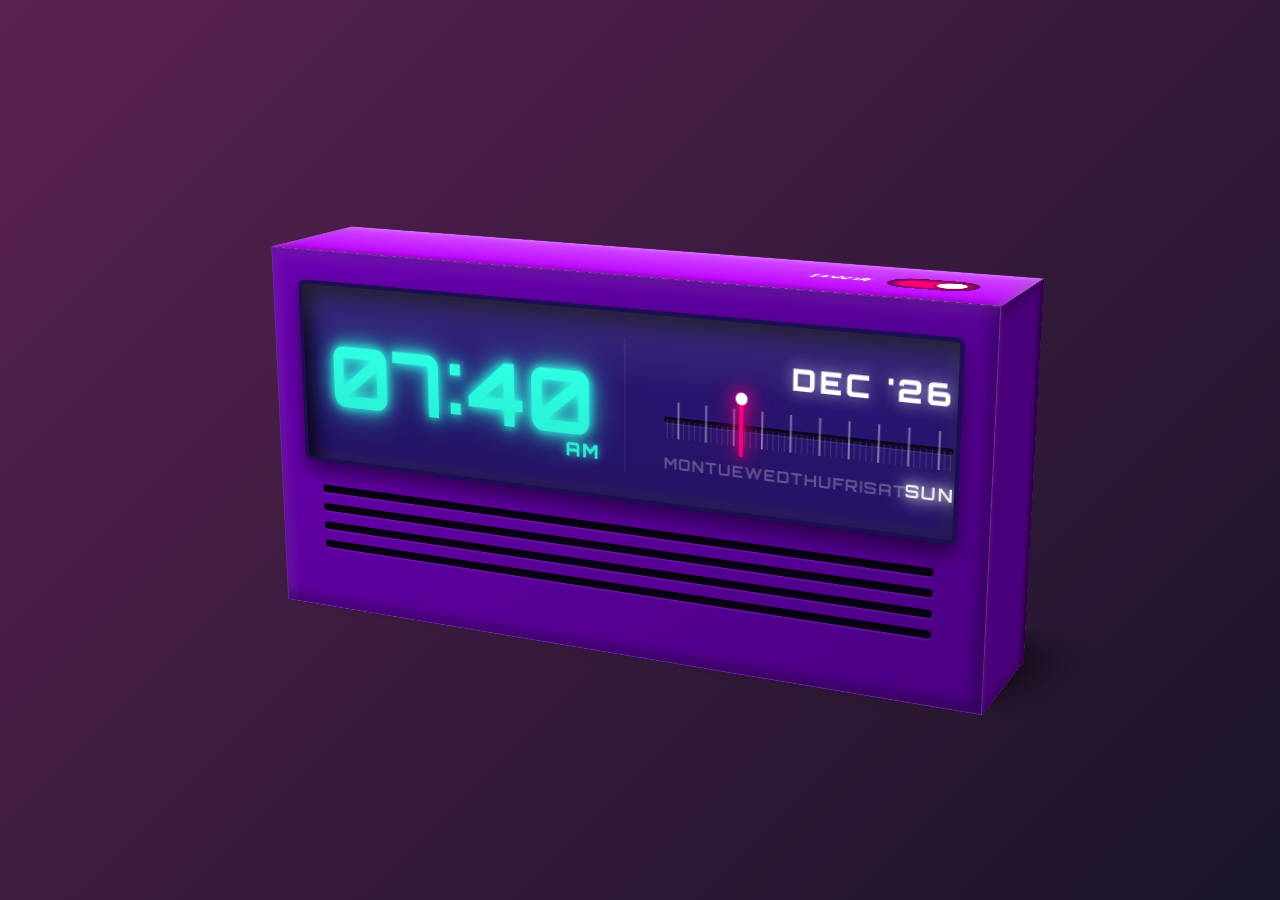
==== Projects/Digital Clock/index.html @ cf604826 "Merge branch 'main' into main" ====
<!DOCTYPE html>
<html lang="en">
<head>
  <meta charset="UTF-8">
  <meta name="viewport" content="width=device-width, initial-scale=1.0">
  <title>Retro Radio Digital Alarm Clock</title>
  <link rel="preconnect" href="https://fonts.googleapis.com">
  <link rel="preconnect" href="https://fonts.gstatic.com" crossorigin>
  <link href="https://fonts.googleapis.com/css2?family=Orbitron:wght@500;700;900&display=swap" rel="stylesheet">
  <link rel="stylesheet" href="style.css">
</head>
<body>
  <div class="radio-chassis-container">
    <div class="radio-chassis">
      <!-- 3D Faces -->
      <div class="face chassis-back"></div>
      <div class="face chassis-bottom"></div>
      <div class="face chassis-left"></div>
      <div class="face chassis-right"></div>
      
      <!-- Top Face -->
      <div class="face chassis-top">
        <div class="toggle-container">
          <div class="toggle-label">PWR</div>
          <div class="toggle-switch-wrapper">
            <div class="toggle-switch" id="power-toggle">
              <div class="toggle-knob"></div>
            </div>
          </div>
        </div>
      </div>
      
      <!-- Front Face -->
      <div class="face chassis-front">
        <div class="display-bezel">
          <!-- Digital Clock (Left) -->
          <div class="clock-panel" id="clock-panel">
            <div class="time-display">
              <span id="hours">12</span><span class="colon" id="colon">:</span><span id="minutes">00</span>
            </div>
            <div class="am-pm" id="ampm">AM</div>
          </div>
          
          <!-- Radio Tuner (Right) -->
          <div class="tuner-panel" id="tuner-panel">
            <div class="tuner-top">
              <span id="date-display">JUN '26</span>
            </div>
            <div class="tuner-middle">
              <div class="tuner-track">
                <div class="tuner-needle" id="needle"></div>
              </div>
            </div>
            <div class="tuner-bottom">
              <ul class="days-list" id="days-list">
                <li data-day="1">MON</li>
                <li data-day="2">TUE</li>
                <li data-day="3">WED</li>
                <li data-day="4">THU</li>
                <li data-day="5">FRI</li>
                <li data-day="6">SAT</li>
                <li data-day="0">SUN</li>
              </ul>
            </div>
          </div>
        </div>
        
        <!-- Speaker Grille -->
        <div class="speaker-grille">
          <div class="grille-line"></div>
          <div class="grille-line"></div>
          <div class="grille-line"></div>
          <div class="grille-line"></div>
        </div>
      </div>
    </div>
  </div>
  <script src="script.js"></script>
</body>
</html>
---- Projects/Digital Clock/style.css ----
:root {
  --bg-gradient-start: #5a2153;
  --bg-gradient-end: #191428;
  --top-face: #bd00ff;
  --front-casing: #6b00b3;
  --side-casing: #4a007a;
  --display-bezel: #291570;
  --clock-glow: #2dfde2;
  --tuner-needle: #ff007c;
  --text-dim: rgba(255, 255, 255, 0.3);
  --text-active: #ffffff;
}

* {
  box-sizing: border-box;
  margin: 0;
  padding: 0;
}

body {
  background: linear-gradient(135deg, var(--bg-gradient-start), var(--bg-gradient-end));
  min-height: 100vh;
  display: flex;
  justify-content: center;
  align-items: center;
  font-family: 'Orbitron', Consolas, ui-monospace, monospace;
  overflow: hidden;
  color: #fff;
}

/* 3D Scene Setup */
.radio-chassis-container {
  perspective: 2000px;
}

.radio-chassis {
  position: relative;
  width: 760px;
  height: 380px;
  transform: rotateX(-15deg) rotateY(-25deg);
  transform-style: preserve-3d;
  transition: transform 0.6s cubic-bezier(0.25, 0.8, 0.25, 1);
}

.radio-chassis:hover {
  transform: rotateX(-5deg) rotateY(-15deg);
}

.face {
  position: absolute;
  top: 50%;
  left: 50%;
}

/* Base Chassis construction using 3D transforms */
.chassis-front {
  width: 760px;
  height: 380px;
  margin-top: -190px;
  margin-left: -380px;
  transform: translateZ(75px);
  background: linear-gradient(145deg, var(--front-casing), #4a0082);
  display: flex;
  flex-direction: column;
  padding: 30px;
  border: 1px solid rgba(255,255,255,0.15);
  box-shadow: inset -5px -5px 15px rgba(0,0,0,0.4), inset 5px 5px 15px rgba(255,255,255,0.1);
}

.chassis-back {
  width: 760px;
  height: 380px;
  margin-top: -190px;
  margin-left: -380px;
  transform: rotateY(180deg) translateZ(75px);
  background: #2a0040;
}

.chassis-top {
  width: 760px;
  height: 150px;
  margin-top: -75px;
  margin-left: -380px;
  transform: rotateX(90deg) translateZ(190px);
  background: linear-gradient(to bottom, #d24dff, var(--top-face));
  border: 1px solid rgba(255,255,255,0.2);
  box-shadow: inset 0 5px 20px rgba(255,255,255,0.3), inset 0 -10px 20px rgba(0,0,0,0.3);
  display: flex;
  justify-content: flex-end;
  align-items: center;
  padding: 0 40px;
}

.chassis-bottom {
  width: 760px;
  height: 150px;
  margin-top: -75px;
  margin-left: -380px;
  transform: rotateX(-90deg) translateZ(190px);
  background: #1d002e;
  box-shadow: 0 50px 70px rgba(0,0,0,0.9);
}

.chassis-right {
  width: 150px;
  height: 380px;
  margin-top: -190px;
  margin-left: -75px;
  transform: rotateY(90deg) translateZ(380px);
  background: var(--side-casing);
  border: 1px solid rgba(255,255,255,0.1);
  box-shadow: inset -10px 0 20px rgba(0,0,0,0.5), inset 5px 0 10px rgba(255,255,255,0.05);
}

.chassis-left {
  width: 150px;
  height: 380px;
  margin-top: -190px;
  margin-left: -75px;
  transform: rotateY(-90deg) translateZ(380px);
  background: var(--side-casing);
  border: 1px solid rgba(255,255,255,0.1);
}

/* Power Toggle Interaction */
.toggle-container {
  display: flex;
  align-items: center;
  gap: 15px;
}

.toggle-label {
  font-size: 1.2rem;
  font-weight: 700;
  color: #fff;
  text-shadow: 0 0 10px rgba(255,255,255,0.5);
  letter-spacing: 2px;
}

.toggle-switch-wrapper {
  background: rgba(0,0,0,0.5);
  padding: 8px;
  border-radius: 30px;
  box-shadow: inset 0 3px 8px rgba(0,0,0,0.8), 0 1px 1px rgba(255,255,255,0.1);
}

.toggle-switch {
  width: 70px;
  height: 34px;
  background: #2a0040;
  border-radius: 17px;
  position: relative;
  cursor: pointer;
  box-shadow: inset 0 2px 6px rgba(0,0,0,0.8);
  transition: background 0.3s ease;
}

.toggle-switch.on {
  background: var(--tuner-needle);
  box-shadow: inset 0 2px 6px rgba(0,0,0,0.5), 0 0 15px var(--tuner-needle);
}

.toggle-knob {
  width: 28px;
  height: 28px;
  background: #aaa;
  border-radius: 50%;
  position: absolute;
  top: 3px;
  left: 3px;
  transition: transform 0.4s cubic-bezier(0.175, 0.885, 0.32, 1.275);
  box-shadow: 0 3px 6px rgba(0,0,0,0.6), inset 0 -2px 4px rgba(0,0,0,0.3), inset 0 2px 4px rgba(255,255,255,0.8);
}

.toggle-switch.on .toggle-knob {
  transform: translateX(36px);
  background: #fff;
}

/* Display Bezel Sub-System */
.display-bezel {
  background-color: var(--display-bezel);
  height: 190px;
  border-radius: 8px;
  box-shadow: 
    inset 8px 8px 25px rgba(0,0,0,0.9), 
    inset -4px -4px 15px rgba(255,255,255,0.1), 
    0 10px 20px rgba(0,0,0,0.5);
  display: flex;
  padding: 25px 30px;
  gap: 40px;
  position: relative;
  border: 4px solid #1c0e52;
  overflow: hidden;
}

.display-bezel::after {
  content: '';
  position: absolute;
  top: 0; left: 0; width: 100%; height: 100%;
  background: linear-gradient(180deg, rgba(255,255,255,0.1) 0%, rgba(255,255,255,0) 40%, rgba(0,0,0,0.1) 100%);
  pointer-events: none;
  z-index: 20;
}

/* Clock Left Panel */
.clock-panel {
  flex: 1;
  display: flex;
  flex-direction: column;
  justify-content: center;
  align-items: center;
  position: relative;
  border-right: 2px solid rgba(255,255,255,0.05);
  padding-right: 30px;
  transition: opacity 0.4s ease;
}

.time-display {
  font-size: 5.5rem;
  font-weight: 700;
  font-variant-numeric: tabular-nums;
  color: var(--clock-glow);
  text-shadow: 0 0 10px var(--clock-glow), 0 0 20px var(--clock-glow), 0 0 40px rgba(45, 253, 226, 0.6);
  letter-spacing: 2px;
  display: flex;
  align-items: center;
  line-height: 1;
}

.colon {
  margin: 0 2px;
  position: relative;
  top: -6px;
  opacity: 1;
  transition: opacity 0.1s;
}

.colon.blink {
  opacity: 0.05;
}

.am-pm {
  position: absolute;
  bottom: 5px;
  right: 25px;
  font-size: 1.2rem;
  font-weight: 900;
  color: var(--clock-glow);
  text-shadow: 0 0 10px var(--clock-glow);
  letter-spacing: 2px;
}

/* Tuner Right Panel */
.tuner-panel {
  flex: 1.5;
  display: flex;
  flex-direction: column;
  justify-content: space-between;
  padding: 5px 0;
  transition: opacity 0.4s ease;
}

.tuner-top {
  text-align: right;
  font-size: 1.8rem;
  color: var(--text-active);
  font-weight: 900;
  letter-spacing: 3px;
  text-shadow: 0 0 15px rgba(255,255,255,0.6);
}

.tuner-middle {
  flex: 1;
  display: flex;
  align-items: center;
  position: relative;
}

.tuner-track {
  width: 100%;
  height: 6px;
  background: rgba(0,0,0,0.4);
  position: relative;
  border-radius: 3px;
  box-shadow: inset 0 2px 4px rgba(0,0,0,0.8), 0 1px 1px rgba(255,255,255,0.1);
}

.tuner-track::before {
  content: '';
  position: absolute;
  top: -15px;
  left: 0;
  width: 100%;
  height: 36px;
  background-image: 
    linear-gradient(90deg, rgba(255,255,255,0.4) 2px, transparent 2px),
    linear-gradient(90deg, rgba(255,255,255,0.15) 1px, transparent 1px);
  background-size: 10% 100%, 2% 50%;
  background-repeat: repeat-x, repeat-x;
  background-position: bottom, bottom;
  z-index: 1;
  pointer-events: none;
}

.tuner-needle {
  position: absolute;
  top: -25px;
  left: 0%;
  width: 4px;
  height: 56px;
  background-color: var(--tuner-needle);
  box-shadow: 0 0 10px var(--tuner-needle), 0 0 20px var(--tuner-needle), 0 0 30px var(--tuner-needle);
  z-index: 2;
  border-radius: 2px;
}

.tuner-needle::after {
  content: '';
  position: absolute;
  top: -6px;
  left: -4px;
  width: 12px;
  height: 12px;
  background-color: #fff;
  border-radius: 50%;
  box-shadow: 0 0 15px var(--tuner-needle), 0 0 25px var(--tuner-needle);
}

.tuner-bottom {
  display: flex;
}

.days-list {
  list-style: none;
  display: flex;
  width: 100%;
  justify-content: space-between;
  color: var(--text-dim);
  font-size: 0.95rem;
  font-weight: 700;
  letter-spacing: 1px;
}

.days-list li {
  position: relative;
  transition: all 0.3s ease;
}

.days-list li.active-day {
  color: var(--text-active);
  text-shadow: 0 0 10px #fff, 0 0 20px #fff;
  transform: translateY(-2px) scale(1.1);
}

/* Speaker Grille Detail */
.speaker-grille {
  margin-top: 25px;
  display: flex;
  flex-direction: column;
  gap: 12px;
  padding: 0 20px;
}

.grille-line {
  height: 8px;
  background: #110022;
  border-radius: 4px;
  box-shadow: inset 0 3px 6px rgba(0,0,0,0.9), 0 1px 2px rgba(255,255,255,0.15);
}
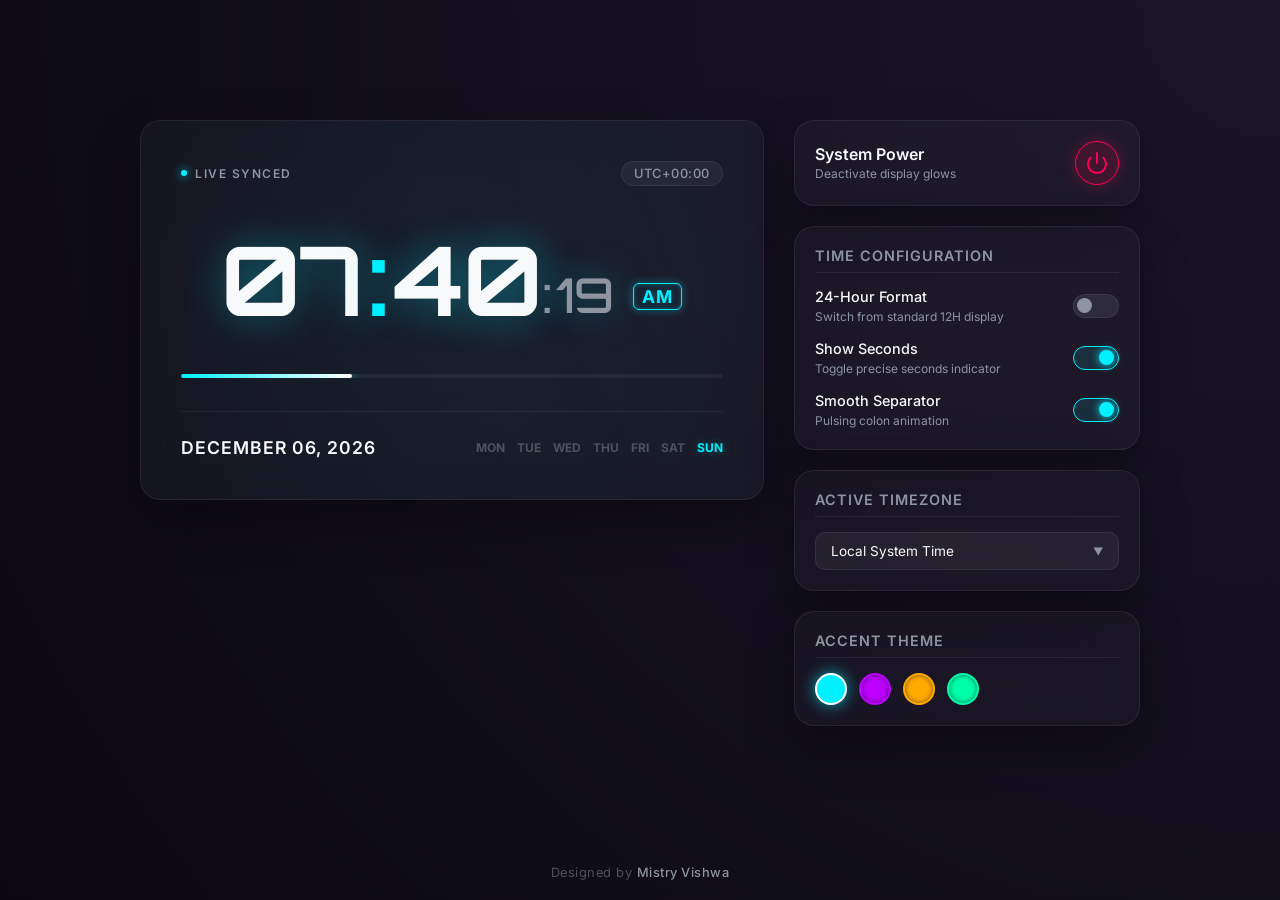
==== commit 13e030db: "Merge branch 'main' into ap1" ====
--- a/Projects/Digital Clock/index.html
+++ b/Projects/Digital Clock/index.html
@@ -3,78 +3,146 @@
 <head>
   <meta charset="UTF-8">
   <meta name="viewport" content="width=device-width, initial-scale=1.0">
-  <title>Retro Radio Digital Alarm Clock</title>
+  <title>Quantum - Modern Digital Clock & Time Dashboard</title>
   <link rel="preconnect" href="https://fonts.googleapis.com">
   <link rel="preconnect" href="https://fonts.gstatic.com" crossorigin>
-  <link href="https://fonts.googleapis.com/css2?family=Orbitron:wght@500;700;900&display=swap" rel="stylesheet">
+  <link href="https://fonts.googleapis.com/css2?family=Inter:wght@300;400;500;600;700&family=Orbitron:wght@500;700;900&display=swap" rel="stylesheet">
   <link rel="stylesheet" href="style.css">
 </head>
-<body>
-  <div class="radio-chassis-container">
-    <div class="radio-chassis">
-      <!-- 3D Faces -->
-      <div class="face chassis-back"></div>
-      <div class="face chassis-bottom"></div>
-      <div class="face chassis-left"></div>
-      <div class="face chassis-right"></div>
+<body class="theme-cyan">
+  <div class="dashboard-container">
+    
+    <!-- Main Clock Card -->
+    <main class="clock-card" id="clock-card">
+      <div class="card-glow"></div>
       
-      <!-- Top Face -->
-      <div class="face chassis-top">
-        <div class="toggle-container">
-          <div class="toggle-label">PWR</div>
-          <div class="toggle-switch-wrapper">
-            <div class="toggle-switch" id="power-toggle">
-              <div class="toggle-knob"></div>
-            </div>
+      <!-- Top Meta Info -->
+      <div class="clock-meta">
+        <div class="status-indicator">
+          <span class="pulse-dot"></span>
+          <span id="status-text">LIVE SYNCED</span>
+        </div>
+        <div class="timezone-badge" id="timezone-label">UTC+05:30</div>
+      </div>
+
+      <!-- Time Display Area -->
+      <div class="display-container">
+        <div class="time-wrapper" id="time-display-wrapper">
+          <span id="hours">12</span>
+          <span class="colon" id="colon">:</span>
+          <span id="minutes">00</span>
+          <span class="seconds-display" id="seconds-wrapper">
+            <span class="colon-sec">:</span><span id="seconds">00</span>
+          </span>
+        </div>
+        <div class="format-badge" id="ampm-indicator">AM</div>
+      </div>
+
+      <!-- Live Progress Bar -->
+      <div class="progress-bar-container">
+        <div class="progress-fill" id="seconds-progress"></div>
+      </div>
+
+      <!-- Calendar Display -->
+      <div class="calendar-section">
+        <div class="date-text" id="date-display">JUNE 05, 2026</div>
+        <div class="days-grid" id="days-grid">
+          <span data-day="1">MON</span>
+          <span data-day="2">TUE</span>
+          <span data-day="3">WED</span>
+          <span data-day="4">THU</span>
+          <span data-day="5">FRI</span>
+          <span data-day="6">SAT</span>
+          <span data-day="0">SUN</span>
+        </div>
+      </div>
+    </main>
+
+    <!-- Side Control Panel -->
+    <aside class="control-panel">
+      
+      <!-- Power Switch Card -->
+      <div class="control-card pwr-card">
+        <div class="control-header">
+          <span class="control-title">System Power</span>
+          <span class="control-desc">Deactivate display glows</span>
+        </div>
+        <button class="power-btn active" id="power-toggle" aria-label="Toggle clock power">
+          <svg viewBox="0 0 24 24" width="24" height="24" stroke="currentColor" stroke-width="2" fill="none" stroke-linecap="round" stroke-linejoin="round">
+            <path d="M18.36 6.64a9 9 0 1 1-12.73 0"></path>
+            <line x1="12" y1="2" x2="12" y2="12"></line>
+          </svg>
+        </button>
+      </div>
+
+      <!-- General Settings Card -->
+      <div class="control-card">
+        <h3>Time Configuration</h3>
+        
+        <div class="setting-item">
+          <div>
+            <span class="setting-label">24-Hour Format</span>
+            <span class="setting-desc">Switch from standard 12H display</span>
           </div>
+          <button class="switch-toggle" id="format-toggle" aria-label="Toggle 24 hour format">
+            <span class="switch-slider"></span>
+          </button>
+        </div>
+
+        <div class="setting-item">
+          <div>
+            <span class="setting-label">Show Seconds</span>
+            <span class="setting-desc">Toggle precise seconds indicator</span>
+          </div>
+          <button class="switch-toggle active" id="seconds-toggle" aria-label="Toggle seconds display">
+            <span class="switch-slider"></span>
+          </button>
+        </div>
+
+        <div class="setting-item">
+          <div>
+            <span class="setting-label">Smooth Separator</span>
+            <span class="setting-desc">Pulsing colon animation</span>
+          </div>
+          <button class="switch-toggle active" id="colon-toggle" aria-label="Toggle separator animation">
+            <span class="switch-slider"></span>
+          </button>
+        </div>
+      </div>
+
+      <!-- Timezone Card -->
+      <div class="control-card">
+        <h3>Active Timezone</h3>
+        <div class="select-wrapper">
+          <select id="timezone-select" aria-label="Select timezone">
+            <option value="local">Local System Time</option>
+            <option value="UTC">UTC / GMT</option>
+            <option value="America/New_York">New York (EST/EDT)</option>
+            <option value="Europe/London">London (BST/GMT)</option>
+            <option value="Asia/Tokyo">Tokyo (JST)</option>
+            <option value="Australia/Sydney">Sydney (AEST)</option>
+          </select>
+        </div>
+      </div>
+
+      <!-- Theme Preset Selector -->
+      <div class="control-card">
+        <h3>Accent Theme</h3>
+        <div class="theme-grid">
+          <button class="theme-dot cyan active" data-theme="cyan" title="Cyan Neon" aria-label="Cyan Neon Theme"></button>
+          <button class="theme-dot purple" data-theme="purple" title="Purple Haze" aria-label="Purple Haze Theme"></button>
+          <button class="theme-dot amber" data-theme="amber" title="Amber Glow" aria-label="Amber Glow Theme"></button>
+          <button class="theme-dot emerald" data-theme="emerald" title="Emerald Pulse" aria-label="Emerald Pulse Theme"></button>
         </div>
       </div>
       
-      <!-- Front Face -->
-      <div class="face chassis-front">
-        <div class="display-bezel">
-          <!-- Digital Clock (Left) -->
-          <div class="clock-panel" id="clock-panel">
-            <div class="time-display">
-              <span id="hours">12</span><span class="colon" id="colon">:</span><span id="minutes">00</span>
-            </div>
-            <div class="am-pm" id="ampm">AM</div>
-          </div>
-          
-          <!-- Radio Tuner (Right) -->
-          <div class="tuner-panel" id="tuner-panel">
-            <div class="tuner-top">
-              <span id="date-display">JUN '26</span>
-            </div>
-            <div class="tuner-middle">
-              <div class="tuner-track">
-                <div class="tuner-needle" id="needle"></div>
-              </div>
-            </div>
-            <div class="tuner-bottom">
-              <ul class="days-list" id="days-list">
-                <li data-day="1">MON</li>
-                <li data-day="2">TUE</li>
-                <li data-day="3">WED</li>
-                <li data-day="4">THU</li>
-                <li data-day="5">FRI</li>
-                <li data-day="6">SAT</li>
-                <li data-day="0">SUN</li>
-              </ul>
-            </div>
-          </div>
-        </div>
-        
-        <!-- Speaker Grille -->
-        <div class="speaker-grille">
-          <div class="grille-line"></div>
-          <div class="grille-line"></div>
-          <div class="grille-line"></div>
-          <div class="grille-line"></div>
-        </div>
-      </div>
-    </div>
+    </aside>
   </div>
+  
+  <footer class="author-credits">
+    Designed by <span>Mistry Vishwa</span>
+  </footer>
+
   <script src="script.js"></script>
 </body>
 </html>
--- a/Projects/Digital Clock/style.css
+++ b/Projects/Digital Clock/style.css
@@ -1,14 +1,39 @@
 :root {
-  --bg-gradient-start: #5a2153;
-  --bg-gradient-end: #191428;
-  --top-face: #bd00ff;
-  --front-casing: #6b00b3;
-  --side-casing: #4a007a;
-  --display-bezel: #291570;
-  --clock-glow: #2dfde2;
-  --tuner-needle: #ff007c;
-  --text-dim: rgba(255, 255, 255, 0.3);
-  --text-active: #ffffff;
+  /* Fonts */
+  --font-display: 'Orbitron', system-ui, sans-serif;
+  --font-sans: 'Inter', system-ui, sans-serif;
+
+  /* Layout Variables */
+  --bg-gradient: radial-gradient(circle at top right, #1a1528, #0b0813);
+  --card-bg: rgba(255, 255, 255, 0.03);
+  --card-border: rgba(255, 255, 255, 0.07);
+  --text-primary: #f8f9fa;
+  --text-secondary: #8e94a0;
+  --text-muted: #4e525a;
+
+  /* Theme Accents (Defaults to Cyan) */
+  --accent-color: #00f0ff;
+  --accent-glow: rgba(0, 240, 255, 0.35);
+  --accent-glow-intense: rgba(0, 240, 255, 0.65);
+}
+
+/* Theme Presets */
+.theme-purple {
+  --accent-color: #bd00ff;
+  --accent-glow: rgba(189, 0, 255, 0.35);
+  --accent-glow-intense: rgba(189, 0, 255, 0.65);
+}
+
+.theme-amber {
+  --accent-color: #ffaa00;
+  --accent-glow: rgba(255, 170, 0, 0.35);
+  --accent-glow-intense: rgba(255, 170, 0, 0.65);
+}
+
+.theme-emerald {
+  --accent-color: #00ffaa;
+  --accent-glow: rgba(0, 255, 170, 0.35);
+  --accent-glow-intense: rgba(0, 255, 170, 0.65);
 }
 
 * {
@@ -18,353 +43,497 @@
 }
 
 body {
-  background: linear-gradient(135deg, var(--bg-gradient-start), var(--bg-gradient-end));
+  background: var(--bg-gradient);
   min-height: 100vh;
   display: flex;
+  flex-direction: column;
   justify-content: center;
   align-items: center;
-  font-family: 'Orbitron', Consolas, ui-monospace, monospace;
+  font-family: var(--font-sans);
+  color: var(--text-primary);
+  overflow-x: hidden;
+  padding: 20px;
+}
+
+/* Dashboard Wrapper Grid */
+.dashboard-container {
+  display: grid;
+  grid-template-columns: 1.8fr 1fr;
+  gap: 30px;
+  width: 100%;
+  max-width: 1000px;
+  margin: auto;
+  align-items: start;
+}
+
+/* Glassmorphism Common styles */
+.clock-card, .control-card {
+  background: var(--card-bg);
+  border: 1px solid var(--card-border);
+  backdrop-filter: blur(20px);
+  -webkit-backdrop-filter: blur(20px);
+  border-radius: 20px;
+  box-shadow: 0 20px 50px rgba(0, 0, 0, 0.3);
+  transition: all 0.3s cubic-bezier(0.25, 0.8, 0.25, 1);
+}
+
+/* Main Clock Panel */
+.clock-card {
+  position: relative;
+  padding: 40px;
+  display: flex;
+  flex-direction: column;
+  justify-content: space-between;
+  min-height: 380px;
   overflow: hidden;
-  color: #fff;
-}
-
-/* 3D Scene Setup */
-.radio-chassis-container {
-  perspective: 2000px;
-}
-
-.radio-chassis {
+}
+
+.clock-card:hover {
+  border-color: rgba(255, 255, 255, 0.12);
+  box-shadow: 0 25px 60px rgba(0, 0, 0, 0.4);
+}
+
+.card-glow {
+  position: absolute;
+  top: -50%;
+  left: -50%;
+  width: 200%;
+  height: 200%;
+  background: radial-gradient(circle, var(--accent-glow) 0%, transparent 65%);
+  pointer-events: none;
+  opacity: 0.15;
+  z-index: 0;
+  transition: opacity 0.5s ease, background 0.5s ease;
+}
+
+/* Top Meta Panel */
+.clock-meta {
+  display: flex;
+  justify-content: space-between;
+  align-items: center;
+  z-index: 1;
+}
+
+.status-indicator {
+  display: flex;
+  align-items: center;
+  gap: 8px;
+  font-size: 0.75rem;
+  font-weight: 600;
+  letter-spacing: 1.5px;
+  color: var(--text-secondary);
+}
+
+.pulse-dot {
+  width: 6px;
+  height: 6px;
+  background-color: var(--accent-color);
+  border-radius: 50%;
+  box-shadow: 0 0 10px var(--accent-color);
+  animation: pulse 2s infinite;
+}
+
+.timezone-badge {
+  background: rgba(255, 255, 255, 0.05);
+  border: 1px solid var(--card-border);
+  padding: 4px 12px;
+  border-radius: 30px;
+  font-size: 0.8rem;
+  font-weight: 500;
+  letter-spacing: 0.5px;
+  color: var(--text-secondary);
+}
+
+/* Large Time Display */
+.display-container {
+  display: flex;
+  justify-content: center;
+  align-items: flex-end;
+  margin: 40px 0;
   position: relative;
-  width: 760px;
-  height: 380px;
-  transform: rotateX(-15deg) rotateY(-25deg);
-  transform-style: preserve-3d;
-  transition: transform 0.6s cubic-bezier(0.25, 0.8, 0.25, 1);
-}
-
-.radio-chassis:hover {
-  transform: rotateX(-5deg) rotateY(-15deg);
-}
-
-.face {
-  position: absolute;
-  top: 50%;
-  left: 50%;
-}
-
-/* Base Chassis construction using 3D transforms */
-.chassis-front {
-  width: 760px;
-  height: 380px;
-  margin-top: -190px;
-  margin-left: -380px;
-  transform: translateZ(75px);
-  background: linear-gradient(145deg, var(--front-casing), #4a0082);
+  z-index: 1;
+}
+
+.time-wrapper {
+  font-family: var(--font-display);
+  font-size: 6rem;
+  font-weight: 700;
+  color: var(--text-primary);
+  display: flex;
+  align-items: center;
+  line-height: 0.95;
+  letter-spacing: -1px;
+  text-shadow: 0 0 40px var(--accent-glow);
+  transition: text-shadow 0.4s ease, opacity 0.4s ease;
+}
+
+.colon {
+  margin: 0 5px;
+  color: var(--accent-color);
+  animation: colon-flash 1s infinite;
+}
+
+.colon.no-blink {
+  animation: none;
+}
+
+.seconds-display {
+  display: flex;
+  align-items: center;
+  font-size: 3rem;
+  align-self: flex-end;
+  margin-bottom: 8px;
+  color: var(--text-secondary);
+  font-weight: 500;
+}
+
+.colon-sec {
+  margin-right: 4px;
+}
+
+.format-badge {
+  font-family: var(--font-sans);
+  font-weight: 700;
+  font-size: 1.1rem;
+  color: var(--accent-color);
+  border: 1.5px solid var(--accent-color);
+  padding: 2px 8px;
+  border-radius: 6px;
+  margin-left: 20px;
+  margin-bottom: 15px;
+  text-shadow: 0 0 10px var(--accent-glow);
+  box-shadow: inset 0 0 5px var(--accent-glow), 0 0 10px var(--accent-glow);
+  align-self: flex-end;
+  letter-spacing: 1px;
+  transition: opacity 0.4s ease;
+}
+
+/* Dynamic Progress Bar */
+.progress-bar-container {
+  width: 100%;
+  height: 4px;
+  background: rgba(255, 255, 255, 0.05);
+  border-radius: 10px;
+  overflow: hidden;
+  margin-bottom: 25px;
+  z-index: 1;
+}
+
+.progress-fill {
+  height: 100%;
+  width: 0%;
+  background: linear-gradient(90deg, var(--accent-color), #ffffff);
+  box-shadow: 0 0 10px var(--accent-color);
+  border-radius: 10px;
+  transition: width 0.1s linear;
+}
+
+/* Calendar Layout */
+.calendar-section {
+  display: flex;
+  justify-content: space-between;
+  align-items: center;
+  z-index: 1;
+  border-top: 1px solid var(--card-border);
+  padding-top: 25px;
+}
+
+.date-text {
+  font-family: var(--font-sans);
+  font-size: 1.1rem;
+  font-weight: 600;
+  letter-spacing: 1px;
+}
+
+.days-grid {
+  display: flex;
+  gap: 12px;
+  font-size: 0.75rem;
+  font-weight: 700;
+  color: var(--text-muted);
+}
+
+.days-grid span {
+  transition: color 0.3s, text-shadow 0.3s;
+}
+
+.days-grid span.active-day {
+  color: var(--accent-color);
+  text-shadow: 0 0 10px var(--accent-glow);
+}
+
+/* Side Control Panel */
+.control-panel {
   display: flex;
   flex-direction: column;
-  padding: 30px;
-  border: 1px solid rgba(255,255,255,0.15);
-  box-shadow: inset -5px -5px 15px rgba(0,0,0,0.4), inset 5px 5px 15px rgba(255,255,255,0.1);
-}
-
-.chassis-back {
-  width: 760px;
-  height: 380px;
-  margin-top: -190px;
-  margin-left: -380px;
-  transform: rotateY(180deg) translateZ(75px);
-  background: #2a0040;
-}
-
-.chassis-top {
-  width: 760px;
-  height: 150px;
-  margin-top: -75px;
-  margin-left: -380px;
-  transform: rotateX(90deg) translateZ(190px);
-  background: linear-gradient(to bottom, #d24dff, var(--top-face));
-  border: 1px solid rgba(255,255,255,0.2);
-  box-shadow: inset 0 5px 20px rgba(255,255,255,0.3), inset 0 -10px 20px rgba(0,0,0,0.3);
-  display: flex;
-  justify-content: flex-end;
-  align-items: center;
-  padding: 0 40px;
-}
-
-.chassis-bottom {
-  width: 760px;
-  height: 150px;
-  margin-top: -75px;
-  margin-left: -380px;
-  transform: rotateX(-90deg) translateZ(190px);
-  background: #1d002e;
-  box-shadow: 0 50px 70px rgba(0,0,0,0.9);
-}
-
-.chassis-right {
-  width: 150px;
-  height: 380px;
-  margin-top: -190px;
-  margin-left: -75px;
-  transform: rotateY(90deg) translateZ(380px);
-  background: var(--side-casing);
-  border: 1px solid rgba(255,255,255,0.1);
-  box-shadow: inset -10px 0 20px rgba(0,0,0,0.5), inset 5px 0 10px rgba(255,255,255,0.05);
-}
-
-.chassis-left {
-  width: 150px;
-  height: 380px;
-  margin-top: -190px;
-  margin-left: -75px;
-  transform: rotateY(-90deg) translateZ(380px);
-  background: var(--side-casing);
-  border: 1px solid rgba(255,255,255,0.1);
-}
-
-/* Power Toggle Interaction */
-.toggle-container {
-  display: flex;
-  align-items: center;
-  gap: 15px;
-}
-
-.toggle-label {
-  font-size: 1.2rem;
-  font-weight: 700;
-  color: #fff;
-  text-shadow: 0 0 10px rgba(255,255,255,0.5);
-  letter-spacing: 2px;
-}
-
-.toggle-switch-wrapper {
-  background: rgba(0,0,0,0.5);
-  padding: 8px;
+  gap: 20px;
+}
+
+.control-card {
+  padding: 20px;
+  display: flex;
+  flex-direction: column;
+}
+
+.control-card h3 {
+  font-size: 0.9rem;
+  font-weight: 600;
+  letter-spacing: 1px;
+  text-transform: uppercase;
+  color: var(--text-secondary);
+  margin-bottom: 15px;
+  border-bottom: 1px solid var(--card-border);
+  padding-bottom: 8px;
+}
+
+/* Power Switching */
+.pwr-card {
+  flex-direction: row;
+  justify-content: space-between;
+  align-items: center;
+}
+
+.control-header {
+  display: flex;
+  flex-direction: column;
+}
+
+.control-title {
+  font-size: 1rem;
+  font-weight: 600;
+}
+
+.control-desc {
+  font-size: 0.75rem;
+  color: var(--text-secondary);
+  margin-top: 2px;
+}
+
+.power-btn {
+  background: rgba(255, 255, 255, 0.05);
+  border: 1px solid var(--card-border);
+  color: var(--text-secondary);
+  width: 44px;
+  height: 44px;
+  border-radius: 50%;
+  display: flex;
+  justify-content: center;
+  align-items: center;
+  cursor: pointer;
+  transition: all 0.3s ease;
+}
+
+.power-btn:hover {
+  background: rgba(255, 255, 255, 0.1);
+  color: var(--text-primary);
+}
+
+.power-btn.active {
+  background: rgba(255, 0, 80, 0.15);
+  border-color: #ff0050;
+  color: #ff0050;
+  box-shadow: 0 0 15px rgba(255, 0, 80, 0.3);
+}
+
+/* General Custom switches */
+.setting-item {
+  display: flex;
+  justify-content: space-between;
+  align-items: center;
+  margin-bottom: 15px;
+}
+
+.setting-item:last-child {
+  margin-bottom: 0;
+}
+
+.setting-label {
+  font-size: 0.9rem;
+  font-weight: 500;
+  display: block;
+}
+
+.setting-desc {
+  font-size: 0.75rem;
+  color: var(--text-secondary);
+}
+
+/* Custom switch button slider styling */
+.switch-toggle {
+  width: 46px;
+  height: 24px;
+  background: rgba(255, 255, 255, 0.08);
+  border: 1.5px solid var(--card-border);
   border-radius: 30px;
-  box-shadow: inset 0 3px 8px rgba(0,0,0,0.8), 0 1px 1px rgba(255,255,255,0.1);
-}
-
-.toggle-switch {
-  width: 70px;
-  height: 34px;
-  background: #2a0040;
-  border-radius: 17px;
   position: relative;
   cursor: pointer;
-  box-shadow: inset 0 2px 6px rgba(0,0,0,0.8);
-  transition: background 0.3s ease;
-}
-
-.toggle-switch.on {
-  background: var(--tuner-needle);
-  box-shadow: inset 0 2px 6px rgba(0,0,0,0.5), 0 0 15px var(--tuner-needle);
-}
-
-.toggle-knob {
-  width: 28px;
-  height: 28px;
-  background: #aaa;
-  border-radius: 50%;
+  transition: all 0.3s ease;
+}
+
+.switch-slider {
   position: absolute;
   top: 3px;
   left: 3px;
-  transition: transform 0.4s cubic-bezier(0.175, 0.885, 0.32, 1.275);
-  box-shadow: 0 3px 6px rgba(0,0,0,0.6), inset 0 -2px 4px rgba(0,0,0,0.3), inset 0 2px 4px rgba(255,255,255,0.8);
-}
-
-.toggle-switch.on .toggle-knob {
-  transform: translateX(36px);
-  background: #fff;
-}
-
-/* Display Bezel Sub-System */
-.display-bezel {
-  background-color: var(--display-bezel);
-  height: 190px;
-  border-radius: 8px;
-  box-shadow: 
-    inset 8px 8px 25px rgba(0,0,0,0.9), 
-    inset -4px -4px 15px rgba(255,255,255,0.1), 
-    0 10px 20px rgba(0,0,0,0.5);
-  display: flex;
-  padding: 25px 30px;
-  gap: 40px;
+  width: 15px;
+  height: 15px;
+  background: var(--text-secondary);
+  border-radius: 50%;
+  transition: all 0.3s cubic-bezier(0.25, 0.8, 0.25, 1);
+}
+
+.switch-toggle.active {
+  background: rgba(0, 240, 255, 0.1);
+  border-color: var(--accent-color);
+}
+
+.switch-toggle.active .switch-slider {
+  left: 25px;
+  background: var(--accent-color);
+  box-shadow: 0 0 8px var(--accent-color);
+}
+
+/* Color theme mappings overrides */
+.theme-purple .switch-toggle.active {
+  background: rgba(189, 0, 255, 0.1);
+}
+.theme-purple .switch-toggle.active .switch-slider {
+  background: var(--accent-color);
+  box-shadow: 0 0 8px var(--accent-color);
+}
+.theme-amber .switch-toggle.active {
+  background: rgba(255, 170, 0, 0.1);
+}
+.theme-amber .switch-toggle.active .switch-slider {
+  background: var(--accent-color);
+  box-shadow: 0 0 8px var(--accent-color);
+}
+.theme-emerald .switch-toggle.active {
+  background: rgba(0, 255, 170, 0.1);
+}
+.theme-emerald .switch-toggle.active .switch-slider {
+  background: var(--accent-color);
+  box-shadow: 0 0 8px var(--accent-color);
+}
+
+/* Timezone Dropdown dropdown styling */
+.select-wrapper {
   position: relative;
-  border: 4px solid #1c0e52;
-  overflow: hidden;
-}
-
-.display-bezel::after {
-  content: '';
+}
+
+.select-wrapper select {
+  width: 100%;
+  background: rgba(255, 255, 255, 0.05);
+  border: 1px solid var(--card-border);
+  color: var(--text-primary);
+  font-family: var(--font-sans);
+  padding: 10px 15px;
+  border-radius: 10px;
+  outline: none;
+  cursor: pointer;
+  appearance: none;
+  font-size: 0.85rem;
+  transition: all 0.3s ease;
+}
+
+.select-wrapper select:focus {
+  border-color: var(--accent-color);
+  box-shadow: 0 0 10px var(--accent-glow);
+}
+
+.select-wrapper::after {
+  content: '▼';
+  font-size: 0.65rem;
+  color: var(--text-secondary);
   position: absolute;
-  top: 0; left: 0; width: 100%; height: 100%;
-  background: linear-gradient(180deg, rgba(255,255,255,0.1) 0%, rgba(255,255,255,0) 40%, rgba(0,0,0,0.1) 100%);
+  right: 15px;
+  top: 50%;
+  transform: translateY(-50%);
   pointer-events: none;
-  z-index: 20;
-}
-
-/* Clock Left Panel */
-.clock-panel {
-  flex: 1;
-  display: flex;
-  flex-direction: column;
-  justify-content: center;
-  align-items: center;
-  position: relative;
-  border-right: 2px solid rgba(255,255,255,0.05);
-  padding-right: 30px;
-  transition: opacity 0.4s ease;
-}
-
-.time-display {
-  font-size: 5.5rem;
-  font-weight: 700;
-  font-variant-numeric: tabular-nums;
-  color: var(--clock-glow);
-  text-shadow: 0 0 10px var(--clock-glow), 0 0 20px var(--clock-glow), 0 0 40px rgba(45, 253, 226, 0.6);
-  letter-spacing: 2px;
-  display: flex;
-  align-items: center;
-  line-height: 1;
-}
-
-.colon {
-  margin: 0 2px;
-  position: relative;
-  top: -6px;
-  opacity: 1;
-  transition: opacity 0.1s;
-}
-
-.colon.blink {
-  opacity: 0.05;
-}
-
-.am-pm {
-  position: absolute;
-  bottom: 5px;
-  right: 25px;
-  font-size: 1.2rem;
-  font-weight: 900;
-  color: var(--clock-glow);
-  text-shadow: 0 0 10px var(--clock-glow);
-  letter-spacing: 2px;
-}
-
-/* Tuner Right Panel */
-.tuner-panel {
-  flex: 1.5;
-  display: flex;
-  flex-direction: column;
-  justify-content: space-between;
-  padding: 5px 0;
-  transition: opacity 0.4s ease;
-}
-
-.tuner-top {
-  text-align: right;
-  font-size: 1.8rem;
-  color: var(--text-active);
-  font-weight: 900;
-  letter-spacing: 3px;
-  text-shadow: 0 0 15px rgba(255,255,255,0.6);
-}
-
-.tuner-middle {
-  flex: 1;
-  display: flex;
-  align-items: center;
-  position: relative;
-}
-
-.tuner-track {
-  width: 100%;
-  height: 6px;
-  background: rgba(0,0,0,0.4);
-  position: relative;
-  border-radius: 3px;
-  box-shadow: inset 0 2px 4px rgba(0,0,0,0.8), 0 1px 1px rgba(255,255,255,0.1);
-}
-
-.tuner-track::before {
-  content: '';
-  position: absolute;
-  top: -15px;
-  left: 0;
-  width: 100%;
-  height: 36px;
-  background-image: 
-    linear-gradient(90deg, rgba(255,255,255,0.4) 2px, transparent 2px),
-    linear-gradient(90deg, rgba(255,255,255,0.15) 1px, transparent 1px);
-  background-size: 10% 100%, 2% 50%;
-  background-repeat: repeat-x, repeat-x;
-  background-position: bottom, bottom;
-  z-index: 1;
-  pointer-events: none;
-}
-
-.tuner-needle {
-  position: absolute;
-  top: -25px;
-  left: 0%;
-  width: 4px;
-  height: 56px;
-  background-color: var(--tuner-needle);
-  box-shadow: 0 0 10px var(--tuner-needle), 0 0 20px var(--tuner-needle), 0 0 30px var(--tuner-needle);
-  z-index: 2;
-  border-radius: 2px;
-}
-
-.tuner-needle::after {
-  content: '';
-  position: absolute;
-  top: -6px;
-  left: -4px;
-  width: 12px;
-  height: 12px;
-  background-color: #fff;
+}
+
+/* Theme Dot Presets Grid */
+.theme-grid {
+  display: flex;
+  gap: 12px;
+}
+
+.theme-dot {
+  width: 32px;
+  height: 32px;
   border-radius: 50%;
-  box-shadow: 0 0 15px var(--tuner-needle), 0 0 25px var(--tuner-needle);
-}
-
-.tuner-bottom {
-  display: flex;
-}
-
-.days-list {
-  list-style: none;
-  display: flex;
-  width: 100%;
-  justify-content: space-between;
-  color: var(--text-dim);
-  font-size: 0.95rem;
-  font-weight: 700;
-  letter-spacing: 1px;
-}
-
-.days-list li {
-  position: relative;
+  cursor: pointer;
+  border: 2px solid transparent;
   transition: all 0.3s ease;
-}
-
-.days-list li.active-day {
-  color: var(--text-active);
-  text-shadow: 0 0 10px #fff, 0 0 20px #fff;
-  transform: translateY(-2px) scale(1.1);
-}
-
-/* Speaker Grille Detail */
-.speaker-grille {
-  margin-top: 25px;
-  display: flex;
-  flex-direction: column;
-  gap: 12px;
-  padding: 0 20px;
-}
-
-.grille-line {
-  height: 8px;
-  background: #110022;
-  border-radius: 4px;
-  box-shadow: inset 0 3px 6px rgba(0,0,0,0.9), 0 1px 2px rgba(255,255,255,0.15);
+  box-shadow: inset 0 0 5px rgba(0,0,0,0.5);
+}
+
+.theme-dot:hover {
+  transform: scale(1.15);
+}
+
+.theme-dot.active {
+  border-color: #ffffff;
+  box-shadow: 0 0 15px var(--accent-glow-intense);
+}
+
+.theme-dot.cyan { background-color: #00f0ff; }
+.theme-dot.purple { background-color: #bd00ff; }
+.theme-dot.amber { background-color: #ffaa00; }
+.theme-dot.emerald { background-color: #00ffaa; }
+
+/* Credits details */
+.author-credits {
+  margin-top: 40px;
+  font-size: 0.8rem;
+  color: var(--text-muted);
+  letter-spacing: 0.5px;
+}
+
+.author-credits span {
+  color: var(--text-secondary);
+  font-weight: 500;
+}
+
+/* Animations */
+@keyframes pulse {
+  0% { transform: scale(1); opacity: 1; }
+  50% { transform: scale(1.25); opacity: 0.4; }
+  100% { transform: scale(1); opacity: 1; }
+}
+
+@keyframes colon-flash {
+  0%, 100% { opacity: 0.15; }
+  50% { opacity: 1; }
+}
+
+/* Responsive breakdowns */
+@media (max-width: 900px) {
+  .dashboard-container {
+    grid-template-columns: 1fr;
+    max-width: 600px;
+  }
+}
+
+@media (max-width: 550px) {
+  .clock-card {
+    padding: 25px;
+    min-height: auto;
+  }
+  .time-wrapper {
+    font-size: 4rem;
+  }
+  .seconds-display {
+    font-size: 2rem;
+    margin-bottom: 4px;
+  }
+  .format-badge {
+    font-size: 0.9rem;
+    margin-left: 10px;
+    margin-bottom: 8px;
+  }
+  .calendar-section {
+    flex-direction: column;
+    gap: 15px;
+    align-items: flex-start;
+  }
 }
